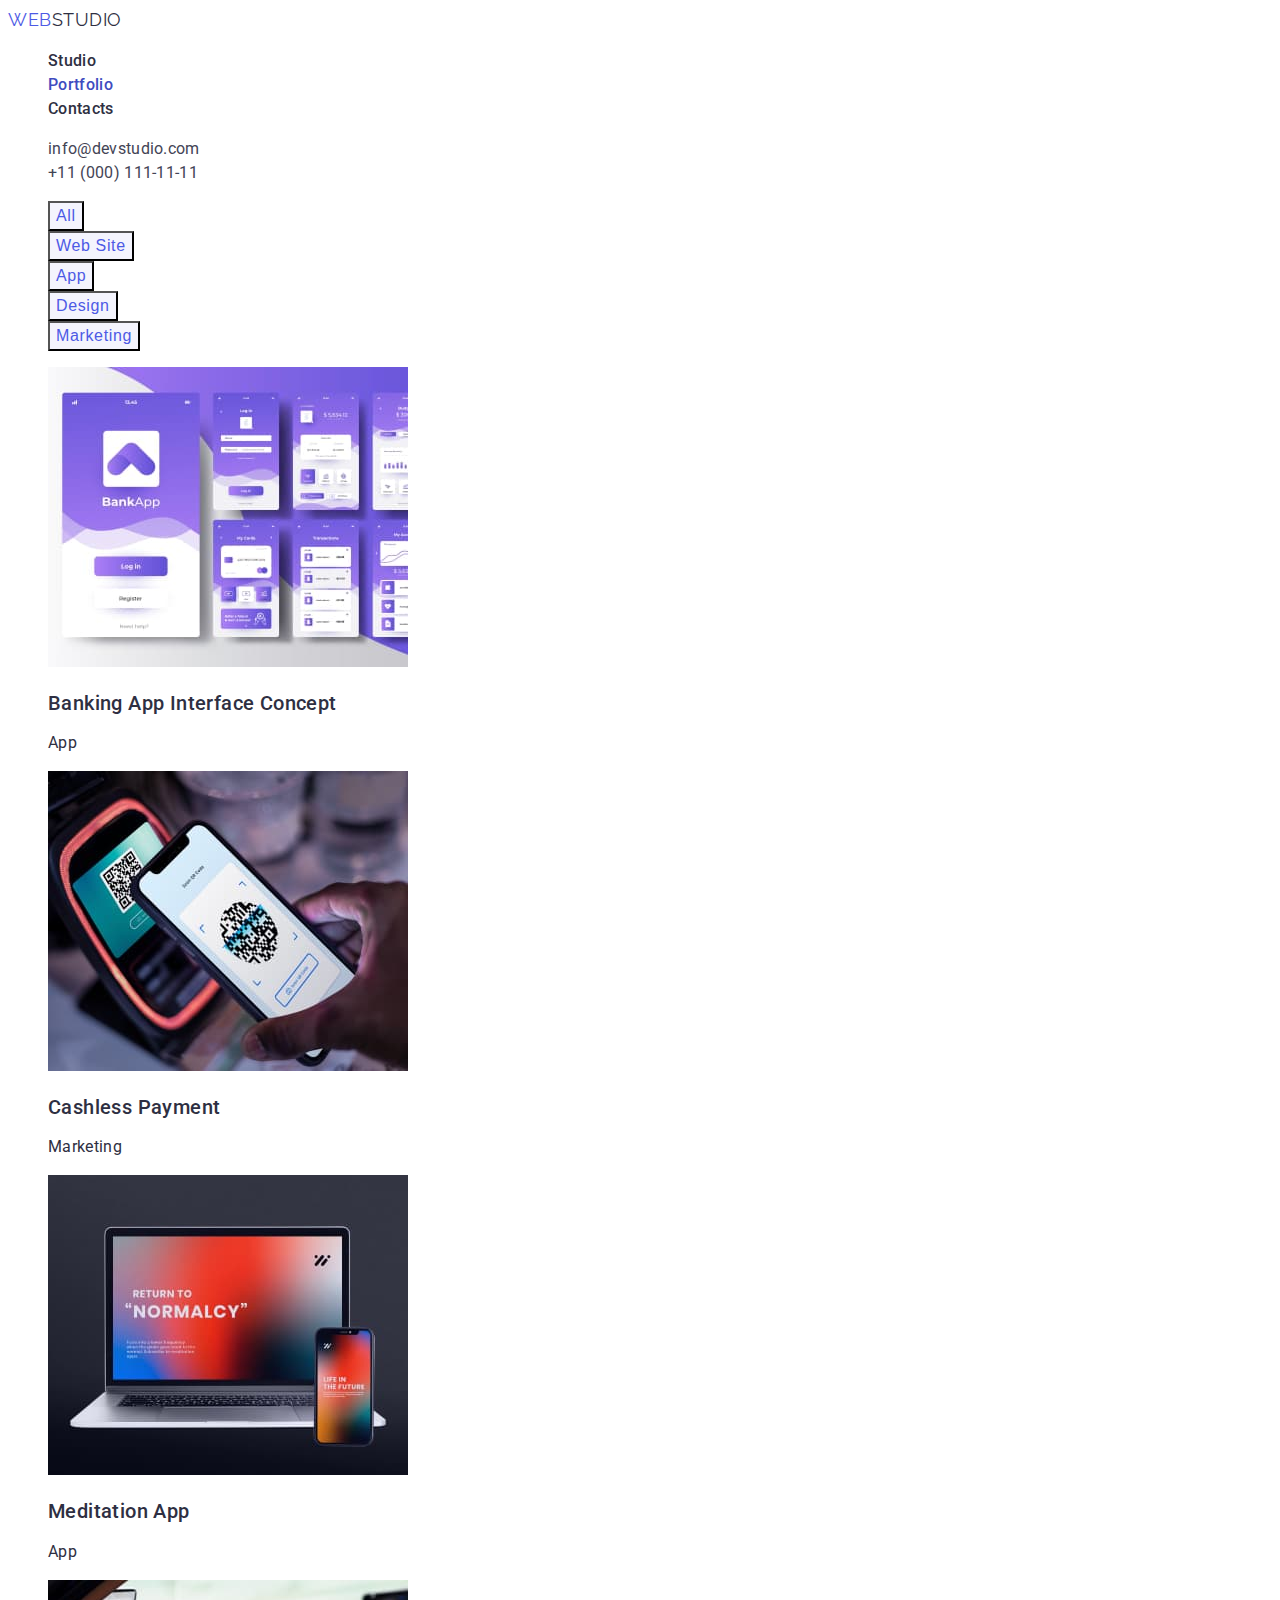
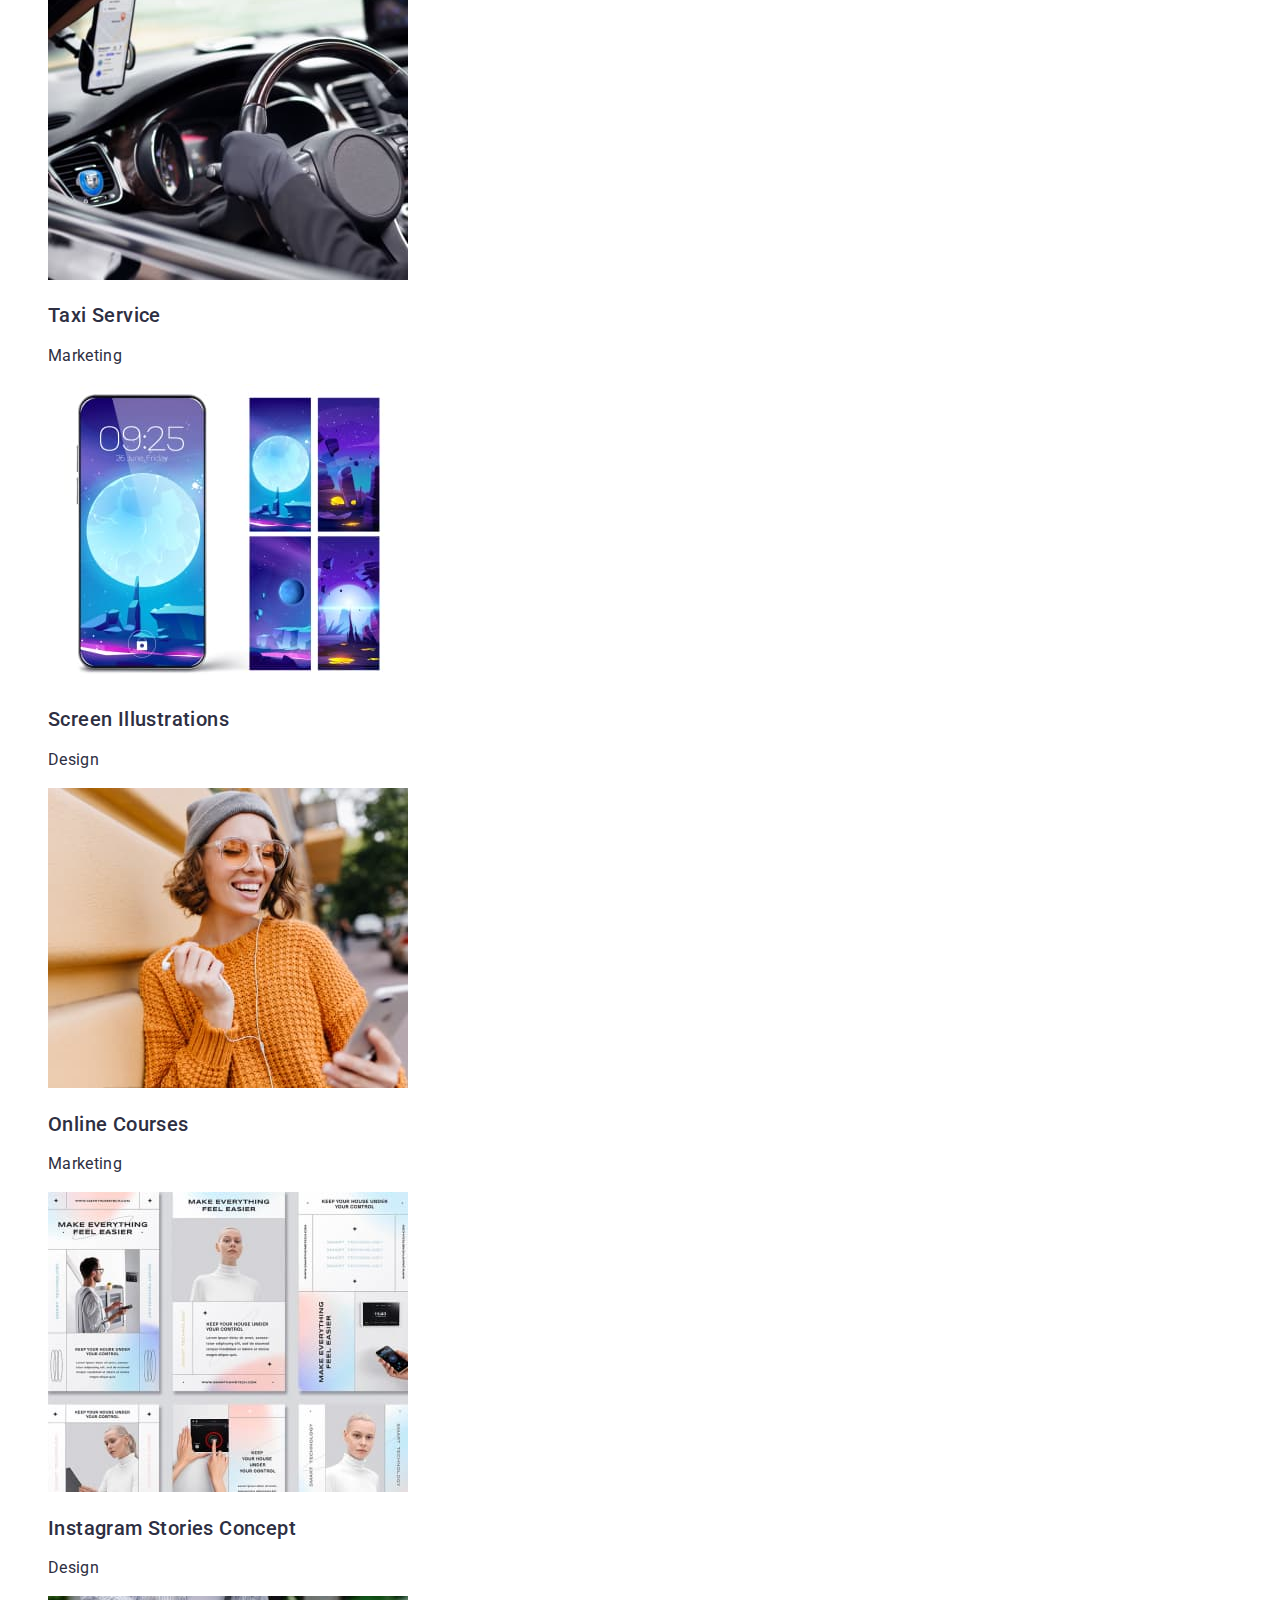
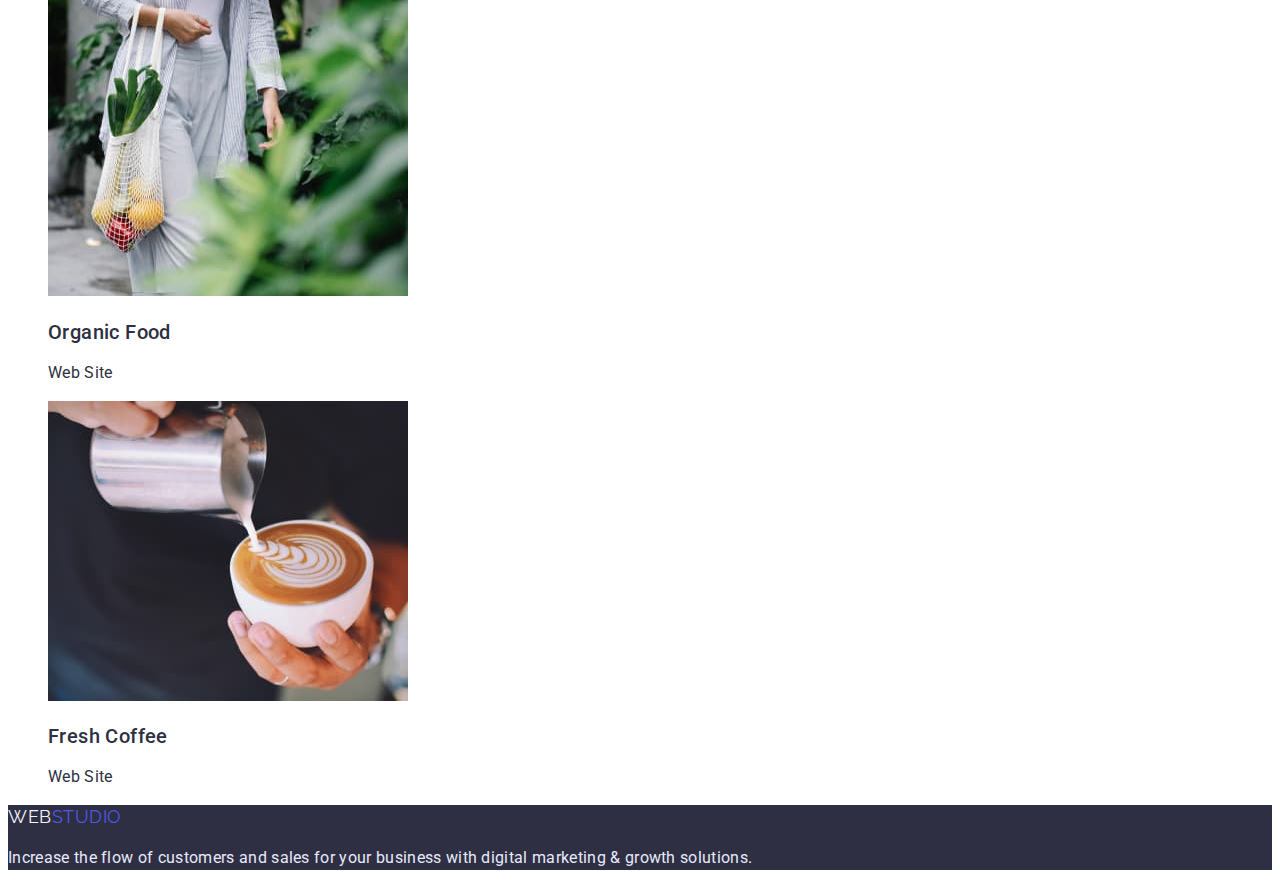
==== portfolio.html @ 0eae5d75 "Initial commit" ====
<!DOCTYPE html>
<html lang="en">
  <head>
    <meta charset="UTF-8" />
    <meta http-equiv="X-UA-Compatible" content="IE=edge" />
    <meta name="viewport" content="width=device-width, initial-scale=1.0" />
    <title>Portfolio</title>
    <link rel="preconnect" href="https://fonts.googleapis.com" />
    <link rel="preconnect" href="https://fonts.gstatic.com" crossorigin />
    <link
      href="https://fonts.googleapis.com/css2?family=Raleway:wght@800&family=Roboto:wght@400;500;700;900&display=swap"
      rel="stylesheet"
    />
    <link rel="stylesheet" href="./css/styles.css" />
  </head>
  <body>
    <!-- Header -->
    <header class="header">
      <nav class="header-nav">
        <a href="./index.html" class="header-logo logo">
          <span class="accent">Web</span>Studio
        </a>
        <ul class="header-nav list">
          <li class="header-item">
            <a href="./index.html" class="header-link link">Studio</a>
          </li>
          <li class="header-item">
            <a href="./portfolio.html" class="header-link current link"
              >Portfolio
            </a>
          </li>
          <li class="header-item">
            <a href="" class="header-link link">Contacts</a>
          </li>
        </ul>
      </nav>
      <address class="header-address">
        <ul class="header-contact list">
          <li class="header-item">
            <a href="mailto:info@devstudio.com" class="header-commerce link">
              info@devstudio.com
            </a>
          </li>
          <li class="header-item">
            <a href="tel:+110001111111" class="header-commerce link">
              +11 (000) 111-11-11
            </a>
          </li>
        </ul>
      </address>
    </header>

    <!-- Main -->
    <main>
      <!-- Portfolio -->
      <section class="portfolio">
        <h1 class="visually-hidden">Our works</h1>
        <ul class="btn-list list">
          <li><button class="secondary-btn btn" type="button">All</button></li>
          <li>
            <button class="secondary-btn btn" type="button">Web Site</button>
          </li>
          <li><button class="secondary-btn btn" type="button">App</button></li>
          <li>
            <button class="secondary-btn btn" type="button">Design</button>
          </li>
          <li>
            <button class="secondary-btn btn" type="button">Marketing</button>
          </li>
        </ul>
        <ul class="portfolio-list list">
          <li class="portfolio-item">
            <a href="" class="portfolio-link">
              <img src="./images/img8.jpg" alt="Banking App" width="360" />
              <h2 class="portfolio-title title">
                Banking App Interface Concept
              </h2>
              <p class="portfolio-text">App</p>
            </a>
          </li>
          <li class="portfolio-item">
            <a href="" class="portfolio-link">
              <img src="./images/img9.jpg" alt="Cashless Payment" width="360" />
              <h2 class="portfolio-title title">Cashless Payment</h2>
              <p class="portfolio-text">Marketing</p>
            </a>
          </li>
          <li class="portfolio-item">
            <a href="" class="portfolio-link">
              <img src="./images/img10.jpg" alt="Laptop" width="360" />
              <h2 class="portfolio-title title">Meditation App</h2>
              <p class="portfolio-text">App</p>
            </a>
          </li>
          <li class="portfolio-item">
            <a href="" class="portfolio-link">
              <img src="./images/img11.jpg" alt="Car" width="360" />
              <h2 class="portfolio-title title">Taxi Service</h2>
              <p class="portfolio-text">Marketing</p>
            </a>
          </li>
          <li class="portfolio-item">
            <a href="" class="portfolio-link">
              <img src="./images/img12.jpg" alt="Screens" width="360" />
              <h2 class="portfolio-title title">Screen Illustrations</h2>
              <p class="portfolio-text">Design</p></a
            >
          </li>
          <li class="portfolio-item">
            <a href="" class="portfolio-link">
              <img src="./images/img13.jpg" alt="Woman" width="360" />
              <h2 class="portfolio-title title">Online Courses</h2>
              <p class="portfolio-text">Marketing</p>
            </a>
          </li>
          <li class="portfolio-item">
            <a href="" class="portfolio-link">
              <img src="./images/img14.jpg" alt="Stories" width="360" />
              <h2 class="portfolio-title title">Instagram Stories Concept</h2>
              <p class="portfolio-text">Design</p>
            </a>
          </li>
          <li class="portfolio-item">
            <a href="" class="portfolio-link">
              <img src="./images/img15.jpg" alt="Organic Food" width="360" />
              <h2 class="portfolio-title title">Organic Food</h2>
              <p class="portfolio-text">Web Site</p>
            </a>
          </li>
          <li class="portfolio-item">
            <a href="" class="portfolio-link">
              <img src="./images/img16.jpg" alt="Coffee" />
              <h2 class="portfolio-title title">Fresh Coffee</h2>
              <p class="portfolio-text">Web Site</p>
            </a>
          </li>
        </ul>
      </section>
    </main>

    <!-- Footer -->
    <footer class="footer">
      <a href="./index.html" class="footer-logo logo"
        ><span class="footer-accent">Web</span>Studio</a
      >
      <p class="footer-text">
        Increase the flow of customers and sales for your business with digital
        marketing & growth solutions.
      </p>
    </footer>
  </body>
</html>
---- css/styles.css ----
:root {
  /* Iris #4d5ae5; */
  --primary-brand-color: #4d5ae5;

  /* Ocean #404bbf; */
  --hover-color: #404bbf;

  /* Navy-Blue #2e2f42; */
  --title-color: #2e2f42;
  --hero-bg-color: #2e2f42;
  --footer-bg-color: #2e2f42;

  /* greeen #31d0aa; */
  --footer-hover-color: #31d0aa;

  /* Slate #434455; */
  --text-color: #434455;

  /* Light slate #8E8F99; */
  --helped-color: #8e8f99;

  /* Cornflower #E7E9FC; */
  --footer-text: #e7e9fc;
  --border-color: #e7e9fc;

  /* Cloud #F4F4FD;  */
  --team-bg-color: #f4f4fd;
  --secondary-bg-btn: #f4f4fd;
  --footer-span-color: #f4f4fd;

  /* white */
  --white: #ffffff;
}

/* ----------------------------BODY---------------------------- */
body {
  background-color: #ffffff;
  color: var(--text-color);
  font-family: "Roboto", sans-serif;
  font-size: 16px;
  line-height: 1.5;
}

.list {
  list-style: none;
}

.link {
  text-decoration: none;
}

.link:hover,
.link:focus {
  color: var(--hover-color);
}

.visually-hidden {
  position: absolute;
  white-space: nowrap;
  width: 1px;
  height: 1px;
  overflow: hidden;
  border: 0;
  padding: 0;
  clip: rect(0 0 0 0);
  clip-path: inset(50%);
  margin: -1px;
}

/* ----------------------------BUTTONS---------------------------- */
.btn {
  font-size: 16px;
  line-height: 1.5;
  letter-spacing: 0.04em;
  cursor: pointer;
}

.btn:hover,
.btn:focus {
  background-color: var(--hover-color);
  color: var(--white);
}

.primary-btn {
  background-color: var(--primary-brand-color);
  color: var(--white);
}

.secondary-btn {
  background-color: var(--secondary-bg-btn);
  color: var(--primary-brand-color);
}

/* ----------------------------HEADER---------------------------- */
.logo {
  font-family: "Raleway";
  font-size: 18px;
  line-height: 1.33;
  letter-spacing: 0.03em;
  text-transform: uppercase;
  text-decoration: none;
}

.header-logo {
  color: var(--title-color);
}

.accent {
  color: var(--primary-brand-color);
}

.header-link {
  font-weight: 500;
  letter-spacing: 0.02em;
  color: var(--title-color);
}

.header-link.current {
  color: var(--hover-color);
}

.header-commerce {
  font-style: normal;
  letter-spacing: 0.02em;
  color: inherit;
}

/* ----------------------------MAIN---------------------------- */
/* -----------------------SECTION TITLES----------------------- */
.section-title {
  font-size: 36px;
  line-height: 1.11;
  text-align: center;
  letter-spacing: 0.02em;
  text-transform: capitalize;
  color: var(--title-color);
}

.title {
  font-weight: 500;
  font-size: 20px;
  line-height: 1.2;
  letter-spacing: 0.02em;
  color: var(--title-color);
}

/* ----------------------------HERO---------------------------- */
.hero {
  background-color: var(--hero-bg-color);
}

.hero-title {
  font-size: 56px;
  line-height: 1.07;
  letter-spacing: 0.02em;
  text-align: center;
  color: var(--white);
}

/* ----------------------------CHARACTER---------------------------- */
.character-text {
  letter-spacing: 0.02em;
}
/* ---------------------------WHAT ARE WE DOING--------------------------- */

/* ----------------------------TEAM----------------------------*/
.team {
  background-color: var(--team-bg-color);
}

.team-text {
  letter-spacing: 0.02em;
}
/* --------------------------PORTFOLIO-------------------------- */
.portfolio-link {
  text-decoration: none;
}

.portfolio-text {
  letter-spacing: 0.02em;
  color: var(--title-color);
}
/* ----------------------------FOOTER---------------------------- */
.footer {
  background-color: var(--footer-bg-color);
}

.footer-logo {
  color: var(--primary-brand-color);
}

.footer-accent {
  color: var(--footer-span-color);
}

.footer-text {
  letter-spacing: 0.02em;
  color: var(--footer-text);
}
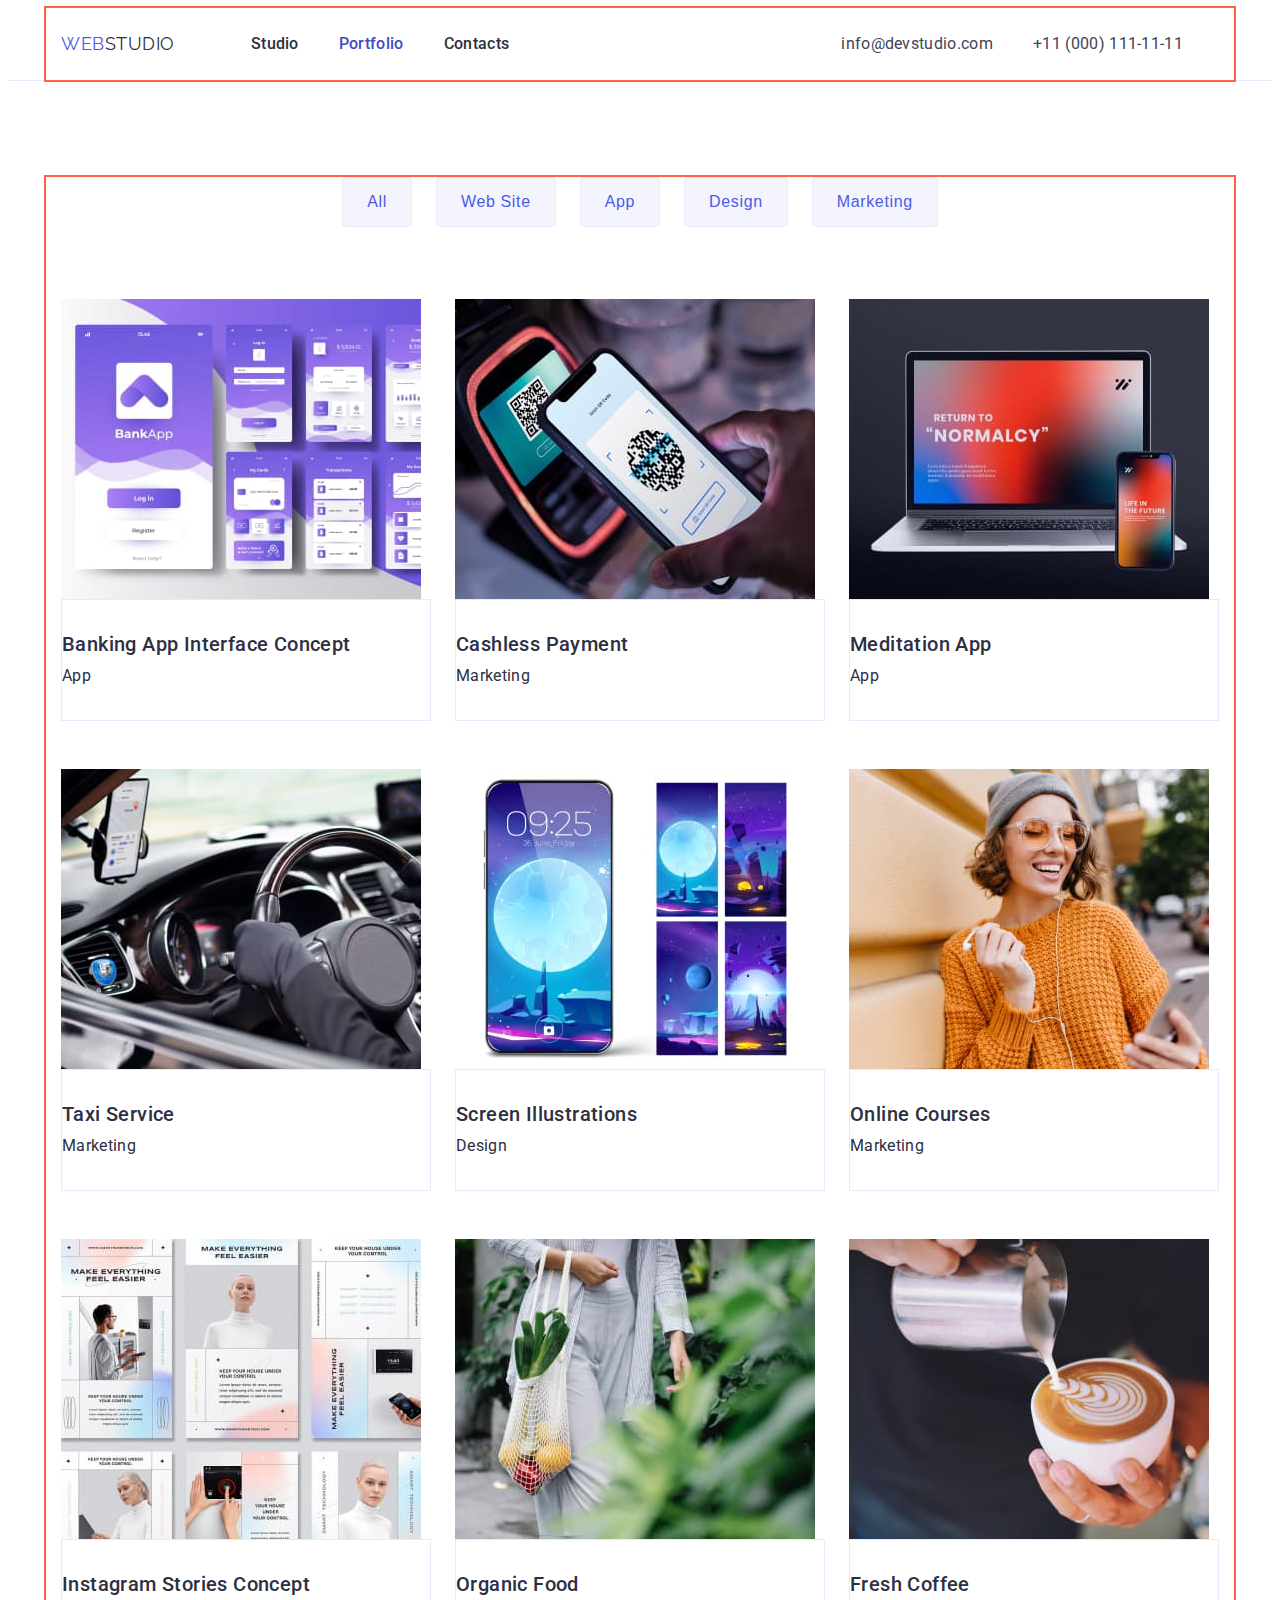
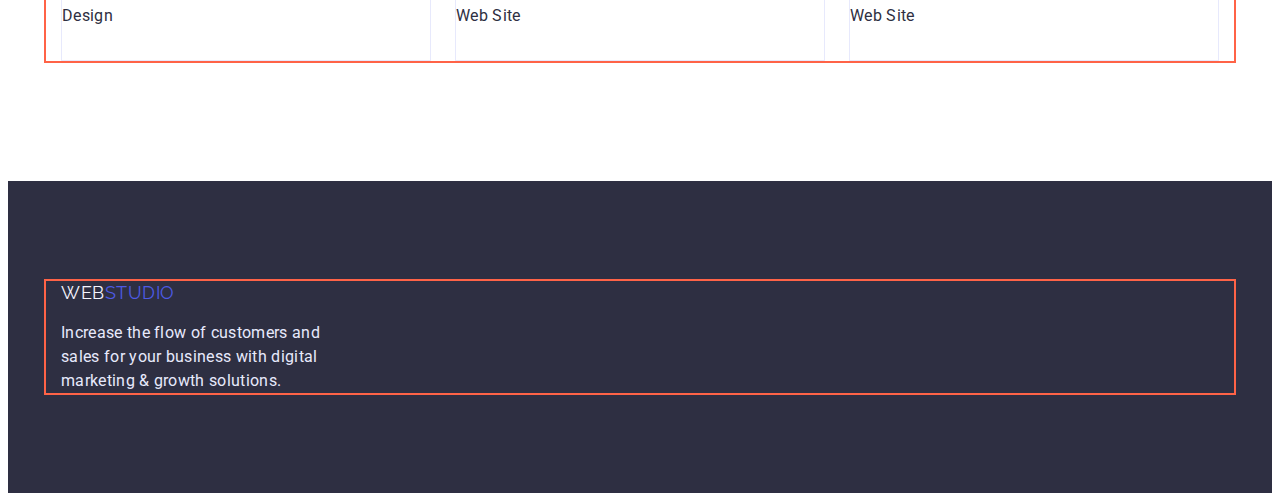
==== commit 3e4f685f: "updated" ====
--- a/portfolio.html
+++ b/portfolio.html
@@ -11,142 +11,183 @@
       href="https://fonts.googleapis.com/css2?family=Raleway:wght@800&family=Roboto:wght@400;500;700;900&display=swap"
       rel="stylesheet"
     />
+    <link
+      rel="stylesheet"
+      href="https://cdnjs.cloudflare.com/ajax/libs/modern-normalize/1.1.0/modern-normalize.min.css"
+      integrity="sha512-wpPYUAdjBVSE4KJnH1VR1HeZfpl1ub8YT/NKx4PuQ5NmX2tKuGu6U/JRp5y+Y8XG2tV+wKQpNHVUX03MfMFn9Q=="
+      crossorigin="anonymous"
+      referrerpolicy="no-referrer"
+    />
     <link rel="stylesheet" href="./css/styles.css" />
   </head>
   <body>
     <!-- Header -->
     <header class="header">
-      <nav class="header-nav">
-        <a href="./index.html" class="header-logo logo">
-          <span class="accent">Web</span>Studio
-        </a>
-        <ul class="header-nav list">
-          <li class="header-item">
-            <a href="./index.html" class="header-link link">Studio</a>
-          </li>
-          <li class="header-item">
-            <a href="./portfolio.html" class="header-link current link"
-              >Portfolio
-            </a>
-          </li>
-          <li class="header-item">
-            <a href="" class="header-link link">Contacts</a>
-          </li>
-        </ul>
-      </nav>
-      <address class="header-address">
-        <ul class="header-contact list">
-          <li class="header-item">
-            <a href="mailto:info@devstudio.com" class="header-commerce link">
-              info@devstudio.com
-            </a>
-          </li>
-          <li class="header-item">
-            <a href="tel:+110001111111" class="header-commerce link">
-              +11 (000) 111-11-11
-            </a>
-          </li>
-        </ul>
-      </address>
+      <div class="container nav">
+        <nav class="header-nav">
+          <a href="./index.html" class="header-logo logo">
+            <span class="accent">Web</span>Studio
+          </a>
+          <ul class="header-list list">
+            <li class="header-item">
+              <a href="./index.html" class="header-link link">Studio</a>
+            </li>
+            <li class="header-item">
+              <a href="./portfolio.html" class="header-link current link"
+                >Portfolio</a
+              >
+            </li>
+            <li class="header-item">
+              <a href="" class="header-link link">Contacts</a>
+            </li>
+          </ul>
+        </nav>
+        <address class="header-address">
+          <ul class="header-contact list">
+            <li class="header-item">
+              <a href="mailto:info@devstudio.com" class="header-commerce link">
+                info@devstudio.com
+              </a>
+            </li>
+            <li class="header-item">
+              <a href="tel:+110001111111" class="header-commerce link">
+                +11 (000) 111-11-11
+              </a>
+            </li>
+          </ul>
+        </address>
+      </div>
     </header>
 
     <!-- Main -->
     <main>
       <!-- Portfolio -->
       <section class="portfolio">
-        <h1 class="visually-hidden">Our works</h1>
-        <ul class="btn-list list">
-          <li><button class="secondary-btn btn" type="button">All</button></li>
-          <li>
-            <button class="secondary-btn btn" type="button">Web Site</button>
-          </li>
-          <li><button class="secondary-btn btn" type="button">App</button></li>
-          <li>
-            <button class="secondary-btn btn" type="button">Design</button>
-          </li>
-          <li>
-            <button class="secondary-btn btn" type="button">Marketing</button>
-          </li>
-        </ul>
-        <ul class="portfolio-list list">
-          <li class="portfolio-item">
-            <a href="" class="portfolio-link">
-              <img src="./images/img8.jpg" alt="Banking App" width="360" />
-              <h2 class="portfolio-title title">
-                Banking App Interface Concept
-              </h2>
-              <p class="portfolio-text">App</p>
-            </a>
-          </li>
-          <li class="portfolio-item">
-            <a href="" class="portfolio-link">
-              <img src="./images/img9.jpg" alt="Cashless Payment" width="360" />
-              <h2 class="portfolio-title title">Cashless Payment</h2>
-              <p class="portfolio-text">Marketing</p>
-            </a>
-          </li>
-          <li class="portfolio-item">
-            <a href="" class="portfolio-link">
-              <img src="./images/img10.jpg" alt="Laptop" width="360" />
-              <h2 class="portfolio-title title">Meditation App</h2>
-              <p class="portfolio-text">App</p>
-            </a>
-          </li>
-          <li class="portfolio-item">
-            <a href="" class="portfolio-link">
-              <img src="./images/img11.jpg" alt="Car" width="360" />
-              <h2 class="portfolio-title title">Taxi Service</h2>
-              <p class="portfolio-text">Marketing</p>
-            </a>
-          </li>
-          <li class="portfolio-item">
-            <a href="" class="portfolio-link">
-              <img src="./images/img12.jpg" alt="Screens" width="360" />
-              <h2 class="portfolio-title title">Screen Illustrations</h2>
-              <p class="portfolio-text">Design</p></a
-            >
-          </li>
-          <li class="portfolio-item">
-            <a href="" class="portfolio-link">
-              <img src="./images/img13.jpg" alt="Woman" width="360" />
-              <h2 class="portfolio-title title">Online Courses</h2>
-              <p class="portfolio-text">Marketing</p>
-            </a>
-          </li>
-          <li class="portfolio-item">
-            <a href="" class="portfolio-link">
-              <img src="./images/img14.jpg" alt="Stories" width="360" />
-              <h2 class="portfolio-title title">Instagram Stories Concept</h2>
-              <p class="portfolio-text">Design</p>
-            </a>
-          </li>
-          <li class="portfolio-item">
-            <a href="" class="portfolio-link">
-              <img src="./images/img15.jpg" alt="Organic Food" width="360" />
-              <h2 class="portfolio-title title">Organic Food</h2>
-              <p class="portfolio-text">Web Site</p>
-            </a>
-          </li>
-          <li class="portfolio-item">
-            <a href="" class="portfolio-link">
-              <img src="./images/img16.jpg" alt="Coffee" />
-              <h2 class="portfolio-title title">Fresh Coffee</h2>
-              <p class="portfolio-text">Web Site</p>
-            </a>
-          </li>
-        </ul>
+        <div class="container">
+          <h1 class="visually-hidden">Our works</h1>
+          <ul class="btn-list list">
+            <li>
+              <button class="portfolio-btn btn" type="button">All</button>
+            </li>
+            <li>
+              <button class="portfolio-btn btn" type="button">Web Site</button>
+            </li>
+            <li>
+              <button class="portfolio-btn btn" type="button">App</button>
+            </li>
+            <li>
+              <button class="portfolio-btn btn" type="button">Design</button>
+            </li>
+            <li>
+              <button class="portfolio-btn btn" type="button">Marketing</button>
+            </li>
+          </ul>
+          <ul class="portfolio-list list">
+            <li class="portfolio-item">
+              <a href="" class="portfolio-link link">
+                <img src="./images/img8.jpg" alt="Banking App" width="360" />
+                <div class="portfolio-item-wrap">
+                  <h2 class="portfolio-title title">
+                    Banking App Interface Concept
+                  </h2>
+                  <p class="portfolio-text">App</p>
+                </div>
+              </a>
+            </li>
+            <li class="portfolio-item">
+              <a href="" class="portfolio-link link">
+                <img
+                  src="./images/img9.jpg"
+                  alt="Cashless Payment"
+                  width="360"
+                />
+                <div class="portfolio-item-wrap">
+                  <h2 class="portfolio-title title">Cashless Payment</h2>
+                  <p class="portfolio-text">Marketing</p>
+                </div>
+              </a>
+            </li>
+            <li class="portfolio-item">
+              <a href="" class="portfolio-link link">
+                <img src="./images/img10.jpg" alt="Laptop" width="360" />
+                <div class="portfolio-item-wrap">
+                  <h2 class="portfolio-title title">Meditation App</h2>
+                  <p class="portfolio-text">App</p>
+                </div>
+              </a>
+            </li>
+            <li class="portfolio-item">
+              <a href="" class="portfolio-link link">
+                <img src="./images/img11.jpg" alt="Car" width="360" />
+                <div class="portfolio-item-wrap">
+                  <h2 class="portfolio-title title">Taxi Service</h2>
+                  <p class="portfolio-text">Marketing</p>
+                </div>
+              </a>
+            </li>
+            <li class="portfolio-item">
+              <a href="" class="portfolio-link link">
+                <img src="./images/img12.jpg" alt="Screens" width="360" />
+                <div class="portfolio-item-wrap">
+                  <h2 class="portfolio-title title">Screen Illustrations</h2>
+                  <p class="portfolio-text">Design</p>
+                </div>
+              </a>
+            </li>
+            <li class="portfolio-item">
+              <a href="" class="portfolio-link link">
+                <img src="./images/img13.jpg" alt="Woman" width="360" />
+                <div class="portfolio-item-wrap">
+                  <h2 class="portfolio-title title">Online Courses</h2>
+                  <p class="portfolio-text">Marketing</p>
+                </div>
+              </a>
+            </li>
+            <li class="portfolio-item">
+              <a href="" class="portfolio-link link">
+                <img src="./images/img14.jpg" alt="Stories" width="360" />
+                <div class="portfolio-item-wrap">
+                  <h2 class="portfolio-title title">
+                    Instagram Stories Concept
+                  </h2>
+                  <p class="portfolio-text">Design</p>
+                </div>
+              </a>
+            </li>
+            <li class="portfolio-item">
+              <a href="" class="portfolio-link link">
+                <img src="./images/img15.jpg" alt="Organic Food" width="360" />
+                <div class="portfolio-item-wrap">
+                  <h2 class="portfolio-title title">Organic Food</h2>
+                  <p class="portfolio-text">Web Site</p>
+                </div>
+              </a>
+            </li>
+            <li class="portfolio-item">
+              <a href="" class="portfolio-link link">
+                <img src="./images/img16.jpg" alt="Coffee" />
+                <div class="portfolio-item-wrap">
+                  <h2 class="portfolio-title title">Fresh Coffee</h2>
+                  <p class="portfolio-text">Web Site</p>
+                </div>
+              </a>
+            </li>
+          </ul>
+        </div>
       </section>
     </main>
 
     <!-- Footer -->
     <footer class="footer">
-      <a href="./index.html" class="footer-logo logo"
-        ><span class="footer-accent">Web</span>Studio</a
-      >
-      <p class="footer-text">
-        Increase the flow of customers and sales for your business with digital
-        marketing & growth solutions.
-      </p>
+      <div class="container">
+        <a href="./index.html" class="footer-logo logo"
+          ><span class="footer-accent">Web</span>Studio
+        </a>
+        <p class="footer-text">
+          Increase the flow of customers and sales for your business with
+          digital marketing & growth solutions.
+        </p>
+      </div>
     </footer>
   </body>
 </html>
--- a/css/styles.css
+++ b/css/styles.css
@@ -34,11 +34,32 @@
 
 /* ----------------------------BODY---------------------------- */
 body {
-  background-color: #ffffff;
-  color: var(--text-color);
   font-family: "Roboto", sans-serif;
   font-size: 16px;
   line-height: 1.5;
+  color: var(--text-color);
+  background-color: #ffffff;
+}
+
+p,
+h1,
+h2,
+h3,
+h4,
+h5,
+h6 {
+  margin: 0;
+}
+
+ul {
+  margin: 0;
+  padding-left: 0;
+}
+
+img {
+  display: block;
+  max-width: 100%;
+  height: auto;
 }
 
 .list {
@@ -56,42 +77,83 @@
 
 .visually-hidden {
   position: absolute;
-  white-space: nowrap;
   width: 1px;
   height: 1px;
-  overflow: hidden;
+  margin: -1px;
   border: 0;
   padding: 0;
+  white-space: nowrap;
+  clip-path: inset(100%);
   clip: rect(0 0 0 0);
-  clip-path: inset(50%);
-  margin: -1px;
+  overflow: hidden;
+}
+
+.container {
+  width: 100%;
+  max-width: 1158px;
+  padding: 0 15px;
+  margin: 0 auto;
+  outline: 2px solid tomato;
 }
 
 /* ----------------------------BUTTONS---------------------------- */
 .btn {
   font-size: 16px;
+  font-weight: 500;
   line-height: 1.5;
   letter-spacing: 0.04em;
   cursor: pointer;
 }
 
-.btn:hover,
-.btn:focus {
+.hero-btn:hover,
+.hero-btn:focus {
+  color: var(--white);
   background-color: var(--hover-color);
+}
+
+.hero-btn {
+  min-width: 169px;
+  display: block;
+  padding: 16px 32px;
+  margin: 0 auto;
   color: var(--white);
-}
-
-.primary-btn {
   background-color: var(--primary-brand-color);
+  border: none;
+  border-radius: 4px;
+  box-shadow: 0px 4px 4px rgba(0, 0, 0, 0.15);
+}
+
+.portfolio-btn {
+  padding: 12px 24px;
+  color: var(--primary-brand-color);
+  background-color: var(--secondary-bg-btn);
+  border: 1px solid var(--border-color);
+  border-radius: 4px;
+}
+
+.portfolio-btn:hover,
+.portfolio-btn:focus {
   color: var(--white);
-}
-
-.secondary-btn {
-  background-color: var(--secondary-bg-btn);
-  color: var(--primary-brand-color);
+  background-color: var(--hover-color);
+  border: 1px solid transparent;
+  box-shadow: 0px 3px 1px rgba(0, 0, 0, 0.1), 0px 2px 1px rgba(0, 0, 0, 0.08),
+    0px 2px 2px rgba(0, 0, 0, 0.12);
 }
 
 /* ----------------------------HEADER---------------------------- */
+.header {
+  border-bottom: 1px solid var(--border-color);
+}
+
+.header-nav {
+  display: flex;
+}
+
+.nav {
+  display: flex;
+  align-items: center;
+}
+
 .logo {
   font-family: "Raleway";
   font-size: 18px;
@@ -102,6 +164,8 @@
 }
 
 .header-logo {
+  padding-top: 24px;
+  padding-bottom: 24px;
   color: var(--title-color);
 }
 
@@ -109,7 +173,16 @@
   color: var(--primary-brand-color);
 }
 
+.header-list {
+  display: flex;
+  margin-left: 76px;
+  gap: 40px;
+}
+
 .header-link {
+  display: block;
+  padding-top: 24px;
+  padding-bottom: 24px;
   font-weight: 500;
   letter-spacing: 0.02em;
   color: var(--title-color);
@@ -119,15 +192,21 @@
   color: var(--hover-color);
 }
 
+.header-contact {
+  display: flex;
+  margin-left: 332px;
+  gap: 40px;
+}
+
 .header-commerce {
   font-style: normal;
   letter-spacing: 0.02em;
   color: inherit;
 }
-
 /* ----------------------------MAIN---------------------------- */
 /* -----------------------SECTION TITLES----------------------- */
 .section-title {
+  margin-bottom: 72px;
   font-size: 36px;
   line-height: 1.11;
   text-align: center;
@@ -137,6 +216,7 @@
 }
 
 .title {
+  margin-bottom: 8px;
   font-weight: 500;
   font-size: 20px;
   line-height: 1.2;
@@ -146,10 +226,14 @@
 
 /* ----------------------------HERO---------------------------- */
 .hero {
+  padding-top: 188px;
+  padding-bottom: 188px;
   background-color: var(--hero-bg-color);
 }
 
 .hero-title {
+  width: 496px;
+  margin: 0 auto 48px;
   font-size: 56px;
   line-height: 1.07;
   letter-spacing: 0.02em;
@@ -158,22 +242,93 @@
 }
 
 /* ----------------------------CHARACTER---------------------------- */
+.character {
+  padding-top: 120px;
+  padding-bottom: 120px;
+}
+
+.character-list {
+  display: flex;
+  gap: 24px;
+}
+
+.character-item {
+  flex-basis: calc((100% - 72px) / 4);
+}
+
 .character-text {
   letter-spacing: 0.02em;
 }
 /* ---------------------------WHAT ARE WE DOING--------------------------- */
-
+.work {
+  padding-bottom: 120px;
+}
+
+.work-list {
+  display: flex;
+  gap: 24px;
+}
+
+.work-item {
+  flex-basis: calc((100% - 48px) / 3);
+}
 /* ----------------------------TEAM----------------------------*/
 .team {
+  padding-top: 120px;
+  padding-bottom: 120px;
   background-color: var(--team-bg-color);
 }
 
+.team-list {
+  display: flex;
+  gap: 24px;
+}
+
+.team-item {
+  flex-basis: calc((100% - 72px) / 4);
+  box-shadow: 0px 1px 6px rgba(46, 47, 66, 0.08),
+    0px 1px 1px rgba(46, 47, 66, 0.16), 0px 2px 1px rgba(46, 47, 66, 0.08);
+  border-radius: 0px 0px 4px 4px;
+}
+
+.team-item-wrap {
+  padding: 32px 16px;
+  text-align: center;
+  background-color: var(--white);
+}
+
 .team-text {
   letter-spacing: 0.02em;
 }
 /* --------------------------PORTFOLIO-------------------------- */
-.portfolio-link {
-  text-decoration: none;
+.portfolio {
+  padding-top: 96px;
+  padding-bottom: 120px;
+}
+
+.btn-list {
+  display: flex;
+  justify-content: center;
+  align-items: center;
+  margin-bottom: 72px;
+  gap: 24px;
+}
+
+.portfolio-list {
+  display: flex;
+  flex-wrap: wrap;
+  column-gap: 24px;
+  row-gap: 48px;
+}
+
+.portfolio-item {
+  flex-basis: calc((100% - 48px) / 3);
+}
+
+.portfolio-item-wrap {
+  padding-top: 32px;
+  padding-bottom: 32px;
+  border: 1px solid #e7e9fc;
 }
 
 .portfolio-text {
@@ -182,10 +337,14 @@
 }
 /* ----------------------------FOOTER---------------------------- */
 .footer {
+  padding-top: 100px;
+  padding-bottom: 100px;
   background-color: var(--footer-bg-color);
 }
 
 .footer-logo {
+  display: block;
+  margin-bottom: 16px;
   color: var(--primary-brand-color);
 }
 
@@ -194,6 +353,7 @@
 }
 
 .footer-text {
+  width: 264px;
   letter-spacing: 0.02em;
   color: var(--footer-text);
 }
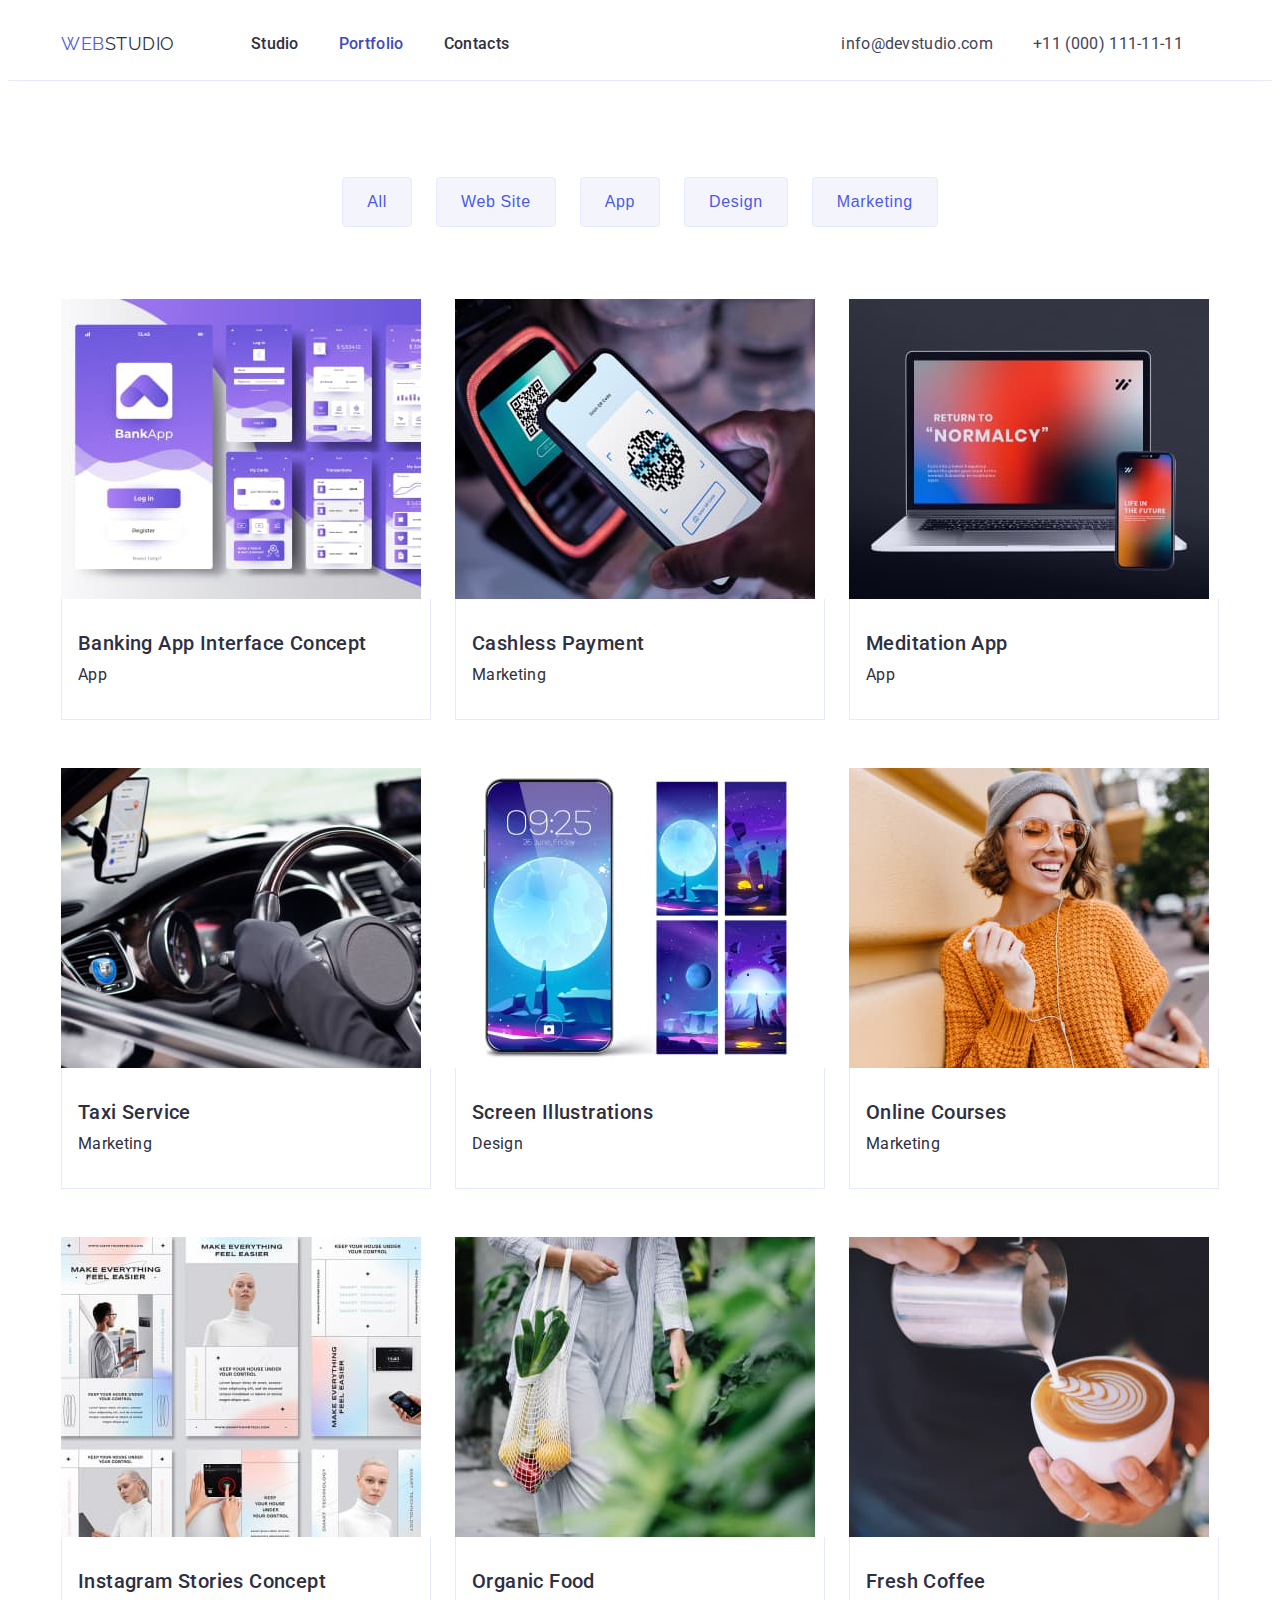
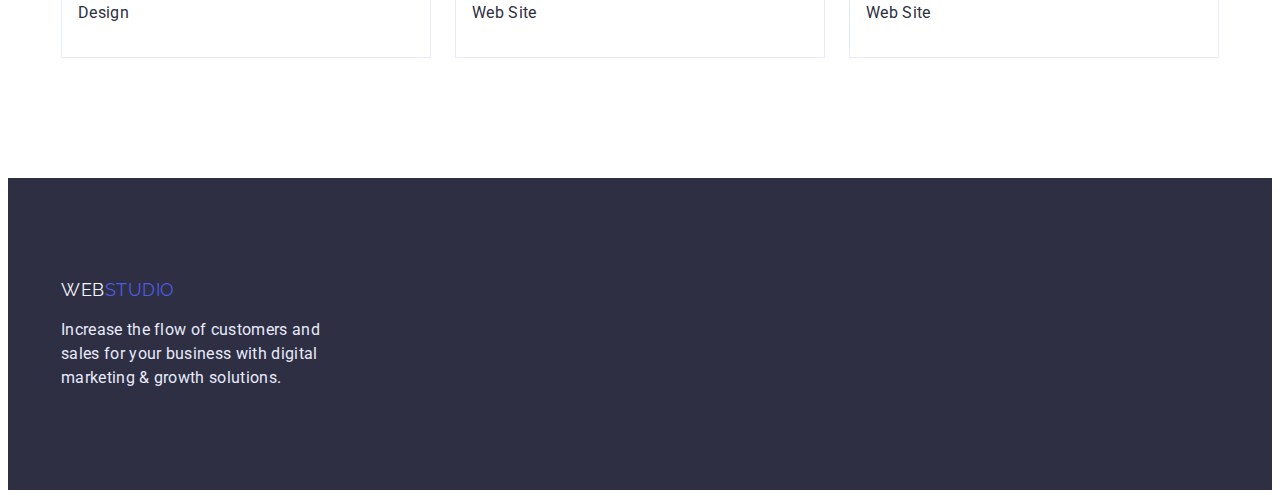
==== commit 681f4cba: "updated" ====
--- a/portfolio.html
+++ b/portfolio.html
@@ -33,9 +33,9 @@
               <a href="./index.html" class="header-link link">Studio</a>
             </li>
             <li class="header-item">
-              <a href="./portfolio.html" class="header-link current link"
-                >Portfolio</a
-              >
+              <a href="./portfolio.html" class="header-link current link">
+                Portfolio
+              </a>
             </li>
             <li class="header-item">
               <a href="" class="header-link link">Contacts</a>
--- a/css/styles.css
+++ b/css/styles.css
@@ -93,7 +93,7 @@
   max-width: 1158px;
   padding: 0 15px;
   margin: 0 auto;
-  outline: 2px solid tomato;
+  /* outline: 2px solid tomato; */
 }
 
 /* ----------------------------BUTTONS---------------------------- */
@@ -113,7 +113,7 @@
 
 .hero-btn {
   min-width: 169px;
-  display: block;
+  display: inline-block;
   padding: 16px 32px;
   margin: 0 auto;
   color: var(--white);
@@ -226,6 +226,7 @@
 
 /* ----------------------------HERO---------------------------- */
 .hero {
+  text-align: center;
   padding-top: 188px;
   padding-bottom: 188px;
   background-color: var(--hero-bg-color);
@@ -237,7 +238,6 @@
   font-size: 56px;
   line-height: 1.07;
   letter-spacing: 0.02em;
-  text-align: center;
   color: var(--white);
 }
 
@@ -326,9 +326,9 @@
 }
 
 .portfolio-item-wrap {
-  padding-top: 32px;
-  padding-bottom: 32px;
+  padding: 32px 0 32px 16px;
   border: 1px solid #e7e9fc;
+  border-top: none;
 }
 
 .portfolio-text {
